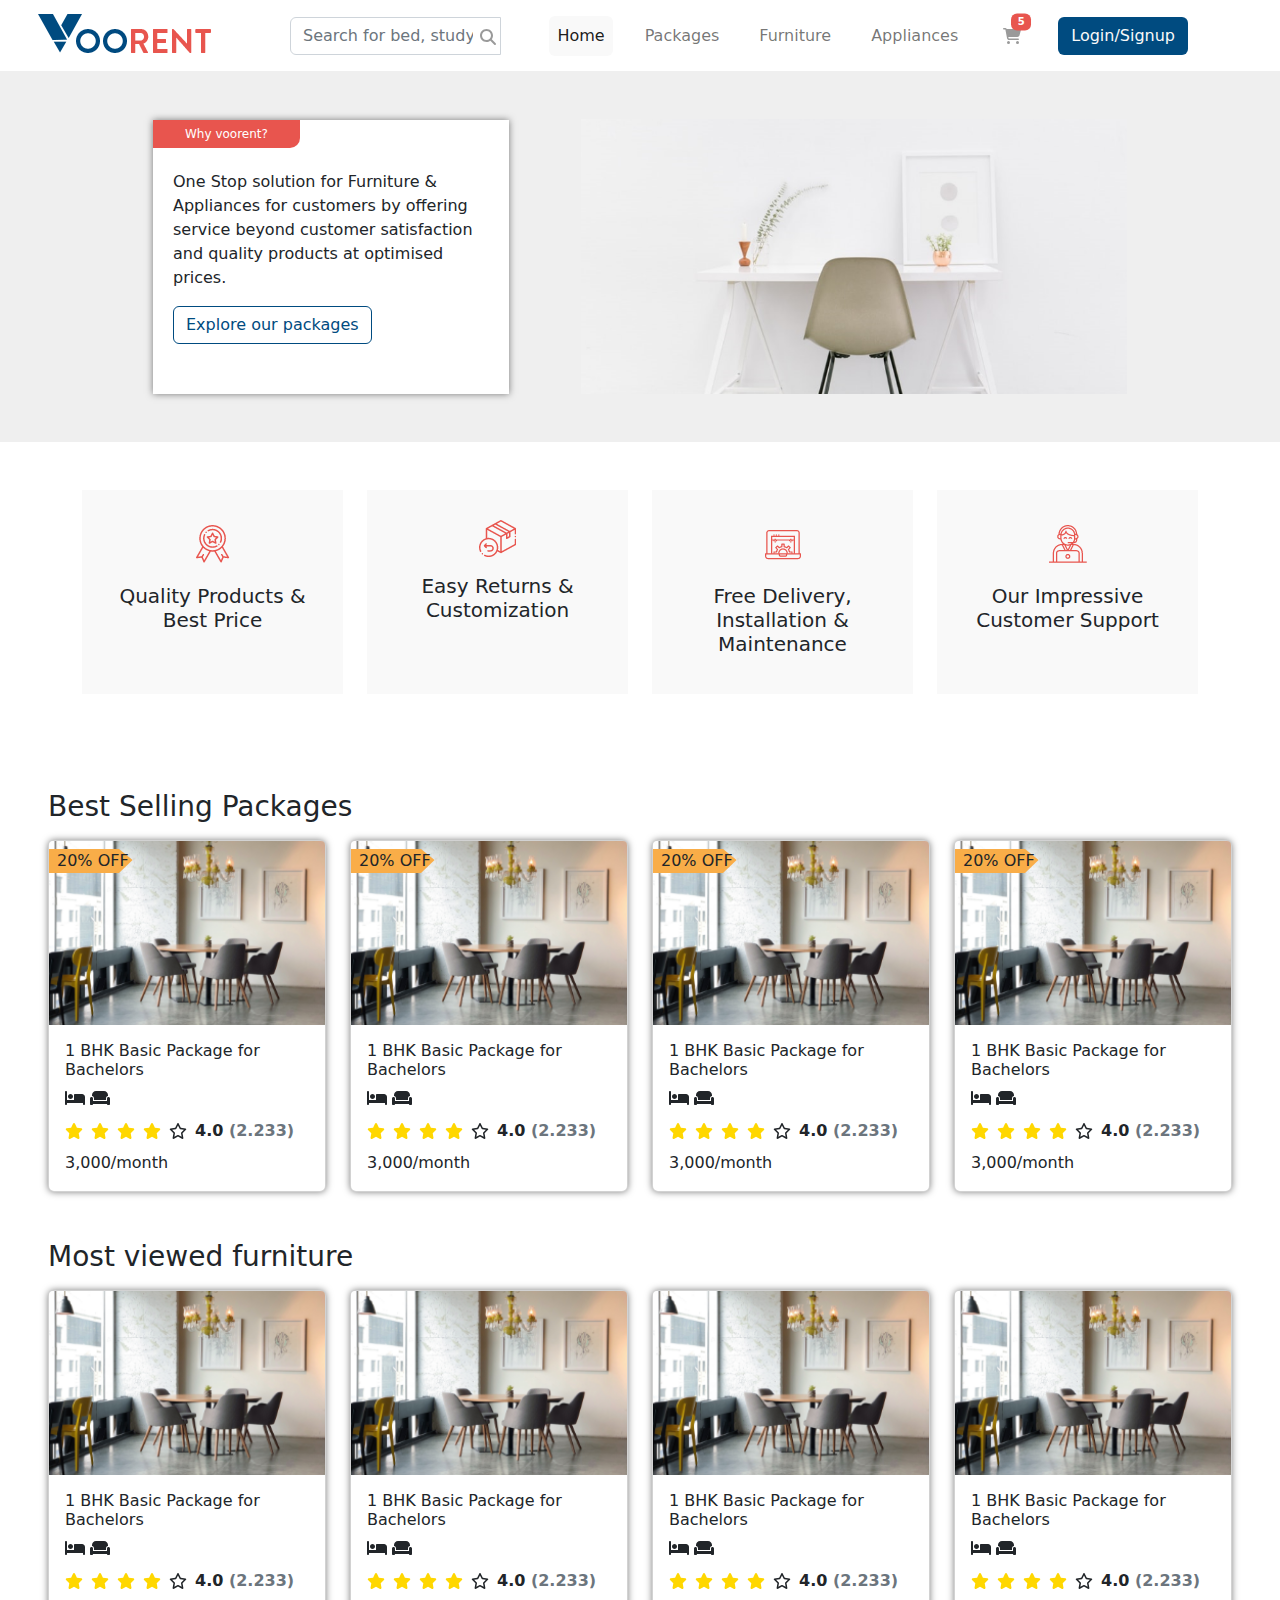
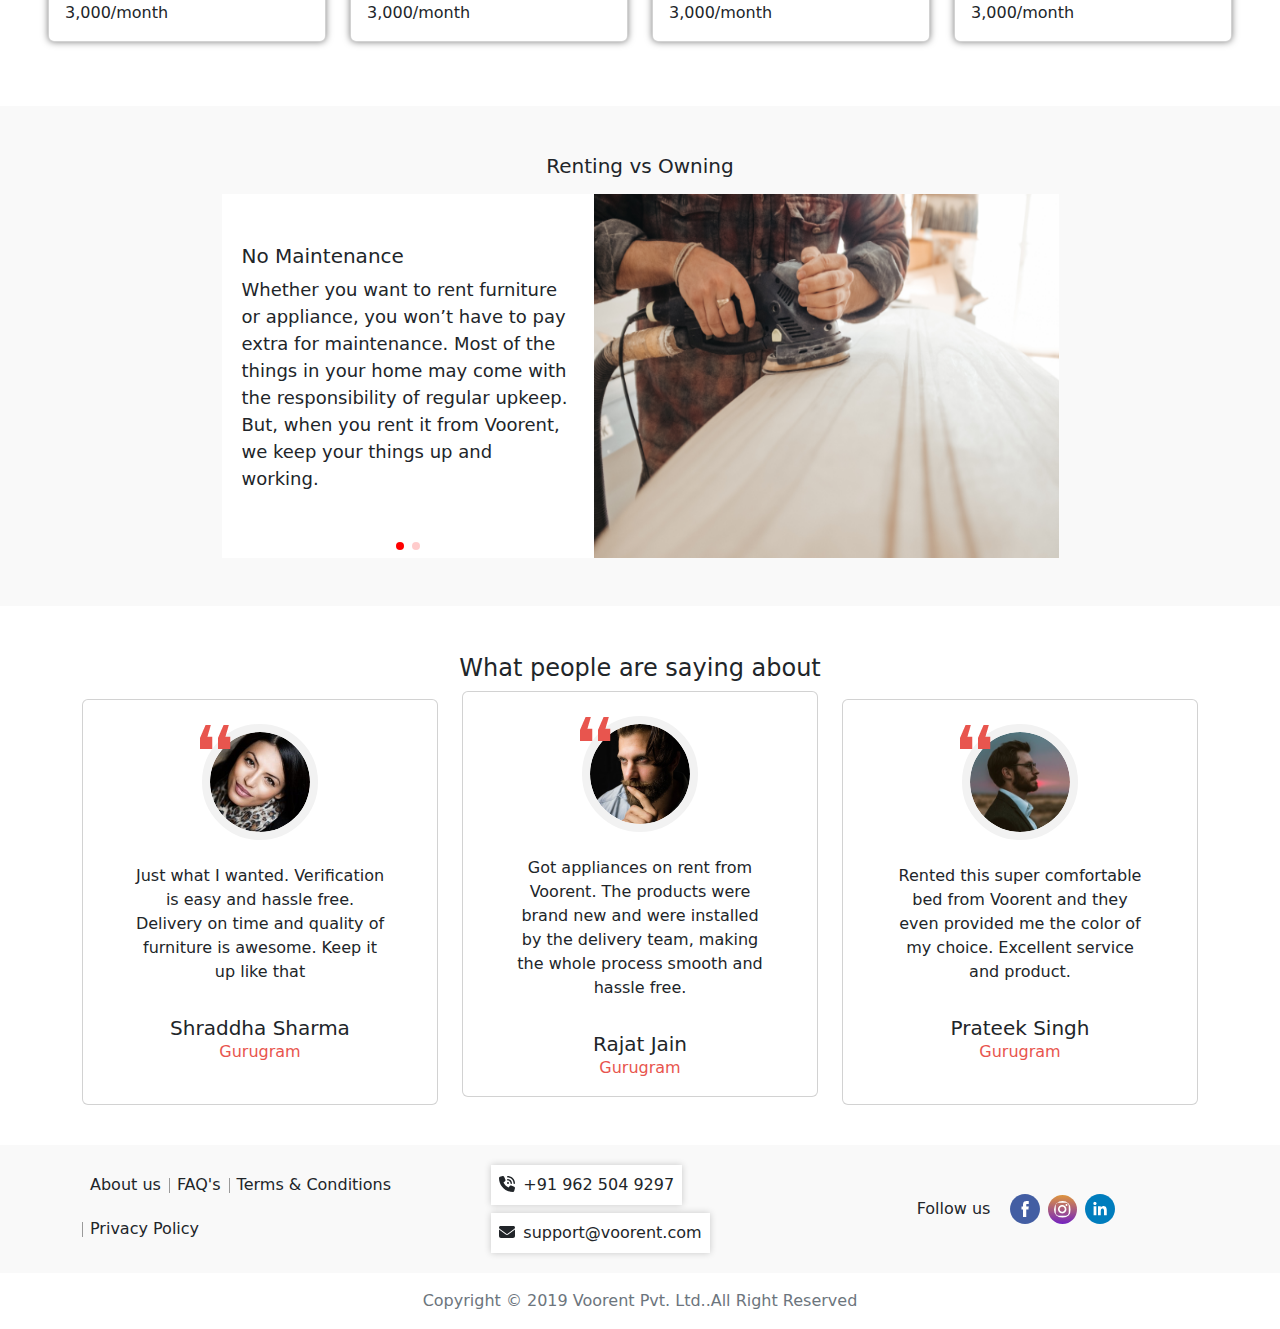
==== index.html @ 4733c978 "up" ====
<html lang="en">
<head>
    <meta charset="UTF-8">
    <meta http-equiv="X-UA-Compatible" content="IE=edge">
    <meta name="viewport" content="width=device-width, initial-scale=1.0">
    <title>Vorent</title>
    <!-- main css -->
    <link rel="stylesheet" href="css/style.css">
    <!-- font awesome -->
    <link rel="stylesheet" href="css/all.min.css">
    <!-- bootstrap css -->
    <link rel="stylesheet" href="css/bootstrap.min.css">
    <!-- font -->
    <link rel="preconnect" href="https://fonts.googleapis.com">
    <link rel="preconnect" href="https://fonts.gstatic.com" crossorigin>
    <link href="https://fonts.googleapis.com/css2?family=Lato:wght@100;300;400;700&display=swap" rel="stylesheet">
    <!-- swiper -->
    <link rel="stylesheet" href="https://cdn.jsdelivr.net/npm/swiper@9/swiper-bundle.min.css" />
</head>
<body>
    <!-- navbar -->
    <nav class="navbar navbar-expand-lg">
        <div class="container-fluid">
          <a href="index.html">
            <img src="images/Mask Group 1.png" class="mx-4">
          </a>
          <button class="navbar-toggler" type="button" data-bs-toggle="collapse" data-bs-target="#navbarSupportedContent" aria-controls="navbarSupportedContent" aria-expanded="false" aria-label="Toggle navigation">
            <span class="navbar-toggler-icon"></span>
          </button>
          <form class="d-flex position-relative input-group mb-0 ms-5" role="search">
            <input class="form-control" type="search" placeholder="Search for bed, study table, sofa ...." aria-label="Search">
            <i class="fa-solid icon fa-magnifying-glass search-icon position-absolute"></i>
          </form>
          <div class="collapse navbar-collapse" id="navbarSupportedContent">
            <ul class="navbar-nav ms-5 mb-2 mb-lg-0 nav-pills">
              <li class="nav-item me-4">
                <a class="nav-link active" aria-current="page" href="#">Home</a>
              </li>
              <li class="nav-item me-4">
                <a class="nav-link" href="#">Packages</a>
              </li>
              <li class="nav-item me-4">
                <a class="nav-link" href="#">Furniture</a>
              </li>
              <li class="nav-item me-4">
                <a class="nav-link" href="#">Appliances</a>
              </li>
              <li></li>
            </ul>
          </div>
          <button type="button" class="btn position-relative me-3">
            <i class="fa icon fa-shopping-cart"></i>
            <span class="position-absolute top-0 start-10 translate-middle badge">5</span>
        </button>

        <button type="button" class="btn nav-btn nav-b ms-2" data-bs-toggle="modal" data-bs-target="#exampleModal">
          Login/Signup
        </button>
        </div>
      </nav>

      <!-- header -->
      <section id="header" class="py-5">
        <div class="container">
            <div class="row d-flex align-items-center justify-content-center gap-5">
                <div class="col-lg-4">
                    <div class="box header-box position-relative">
                        <p>One Stop solution for Furniture & Appliances for customers by offering service beyond customer satisfaction and quality products at optimised prices.</p>
                        <button type="button" class="btn header-btn">Explore our packages</button>
                        <div class="why position-absolute">
                            <p class="mb-0">Why voorent?</p>
                        </div>
                    </div>
                </div>
                <div class="col-lg-6">
                    <img src="images/table.png" class="img-fluid">
                </div>
            </div>
        </div>
      </section>

      <!-- login -->
      <section>
        <div class="container">
          <div class="modal fade" id="exampleModal" tabindex="-1" aria-labelledby="exampleModalLabel" aria-hidden="true">
              <div class="modal-dialog modal-dialog-centered modal-dialog-scrollable">
                <div class="modal-content">
                  <div class="modal-header">
                    <h1 class="modal-title fs-5" id="exampleModalLabel">Login</h1>
                    <button type="button" class="btn-close" data-bs-dismiss="modal" aria-label="Close"></button>
                  </div>
                  <div class="modal-body">
                    <button class="btn nav-btn w-100" type="button"> <img src="images/facebook (1).png" class="mb-1"> Continue with Facebook</button>
                    <button class="btn w-100 mt-3 border-dark"><img src="images/search.png" class="mb-1"> Continue with Google</button>
                    <hr class="mt-5">
                    <div class="mt-5">
                      <input class="form-control" type="email" placeholder="Enter email address" aria-label="default input example">
                      <input class="form-control mt-3" type="password" placeholder="Enter Password" aria-label="default input example">
                      <div class="mt-3 fp"><a href="" data-bs-target="#exampleModalThree" data-bs-toggle="modal">Forgot Password?</a></div>
                      <button class="btn nav-btn w-100 text-uppercase mt-3">login</button>
                      <h6 class="text-center mt-3 mb-4">Don't have an Account? <a href="" data-bs-target="#exampleModalTwo" data-bs-toggle="modal">Signup</a></h6>
                    </div>
                  </div>
                </div>
              </div>
            </div>
      </div>
      </section>

      <!-- signup -->
      <div class="container">
        <div class="modal fade" id="exampleModalTwo" tabindex="-1" aria-labelledby="exampleModalLabel" aria-hidden="true">
            <div class="modal-dialog modal-dialog-centered modal-dialog-scrollable">
              <div class="modal-content">
                <div class="modal-header">
                  <h1 class="modal-title fs-5" id="exampleModalLabel">Signup</h1>
                  <button type="button" class="btn-close" data-bs-dismiss="modal" aria-label="Close"></button>
                </div>
                <div class="modal-body">
                  <button class="btn nav-btn w-100" type="button"> <img src="images/facebook (1).png" class="mb-1"> Continue with Facebook</button>
                  <button class="btn w-100 mt-3 border-dark"><img src="images/search.png" class="mb-1"> Continue with Google</button>
                  <hr class="mt-5">
                  <div class="mt-5">
                    <input class="form-control" type="text" placeholder="Enter full name" aria-label="default input example">
                    <input class="form-control mt-3" type="email" placeholder="Enter email address" aria-label="default input example">
                    <input class="form-control my-3" type="password" placeholder="Enter Password" aria-label="default input example">
                    <button class="btn nav-btn w-100 text-uppercase mt-3">signup</button>
                    <h6 class="text-center mt-3 mb-4">Already have an Account? <a href="" data-bs-target="#exampleModal" data-bs-toggle="modal">Login</a></h6>
                  </div>
                </div>
              </div>
            </div>
          </div>
     </div>

     <!-- forgot password -->
     <div class="container"> 
      <div class="modal fade" id="exampleModalThree" tabindex="-1" aria-labelledby="exampleModalLabel" aria-hidden="true">
        <div class="modal-dialog modal-dialog-centered modal-dialog-scrollable">
          <div class="modal-content">
            <div class="modal-header">
              <h1 class="modal-title fs-5" id="exampleModalLabel">Forgot password</h1>
              <button type="button" class="btn-close" data-bs-dismiss="modal" aria-label="Close"></button>
            </div>
            <div class="modal-body">
              <p>Enter the email address associated with your
                account and we'll email you an OTP to verify
                it's you</p>
              <input class="form-control" type="email" placeholder="Enter email address" aria-label="default input example">
              <button class="btn nav-btn w-100 text-uppercase mt-3" data-bs-target="#exampleModalFour" data-bs-toggle="modal">send otp</button>
              <h6 class="text-center mt-3 mb-4">Already have an Account? <a href="" data-bs-target="#exampleModal" data-bs-toggle="modal">Login</a></h6>
            </div> 
          </div>
        </div>
      </div>
     </div> 

     <!-- otp -->
     <div class="container"> 
      <div class="modal fade" id="exampleModalFour" tabindex="-1" aria-labelledby="exampleModalLabel" aria-hidden="true">
        <div class="modal-dialog modal-dialog-centered modal-dialog-scrollable">
          <div class="modal-content">
            <div class="modal-header">
              <h1 class="modal-title fs-5" id="exampleModalLabel">Enter OTP</h1>
              <button type="button" class="btn-close" data-bs-dismiss="modal" aria-label="Close"></button>
            </div>
            <div class="modal-body text-center">
              <h6>Please enter the OTP sent to</h6> 
              <div> 
                <span>A code has been sent to</span> <small>pa*******@gmail.com</small> 
              </div> 
              <h6 class="fw-bold mt-3">
                Enter 6 Digit OTP Below
              </h6>
              <div id="otp" class="inputs d-flex flex-row justify-content-center mt-2"> 
                <input class="m-2 text-center form-control rounded" type="text" id="first" maxlength="1" /> 
                <input class="m-2 text-center form-control rounded" type="text" id="second" maxlength="1" /> 
                <input class="m-2 text-center form-control rounded" type="text" id="third" maxlength="1" /> 
                <input class="m-2 text-center form-control rounded" type="text" id="fourth" maxlength="1" /> 
                <input class="m-2 text-center form-control rounded" type="text" id="fifth" maxlength="1" /> 
                <input class="m-2 text-center form-control rounded" type="text" id="sixth" maxlength="1" /> 
              </div>
              <h6 class="text-center mt-3 mb-4">Didn't recieve OTP yet?<a href="" data-bs-target="#exampleModal" data-bs-toggle="modal">Resend OTP</a></h6>
              <button class="btn nav-btn w-100 text-uppercase" data-bs-target="#exampleModalFour" data-bs-toggle="modal">validate otp</button>
            </div> 
          </div>
        </div>
      </div>
     </div> 

      <!-- service -->
      <section id="service" class="py-5">
        <div class="container">
            <div class="row">
                <div class="col-lg-3">
                    <div class="box s-box text-center">
                        <img src="images/services/Component 17 – 2.png" alt="">
                        <h5 class="mt-3">Quality Products & Best Price</h5>
                    </div>
                </div>
                <div class="col-lg-3">
                    <div class="box s-box text-center">
                        <img src="images/services/exchange.png" alt="">
                        <h5 class="mt-3">Easy Returns & Customization</h5>
                    </div>
                </div>
                <div class="col-lg-3">
                    <div class="box s-box text-center">
                        <img src="images/services/Component 19 – 2.png" alt="">
                        <h5 class="mt-3">Free Delivery, Installation &
                            Maintenance</h5>
                    </div>
                </div>
                <div class="col-lg-3">
                    <div class="box s-box text-center">
                        <img src="images/services/Component 20 – 2.png" alt="">
                        <h5 class="mt-3">Our Impressive Customer
                            Support</h5>
                    </div>
                </div>
            </div>
        </div>
      </section>

      <!-- packages -->
      <section id="packages" class="slider m-5">
        <div class="title mb-3">
          <h3 class="text-capitalize">best selling packages</h3>
        </div>
        <div class="row">
          <div class="col-lg-3">
            <div class="card card-pack">
              <a href="package.html">
              <img src="images/packages/behzad-ghaffarian-nhWgZNV85LQ-unsplash.png" class="w-100">
              </a>
              <img src="images/Path 2043.png" alt="" class="mt-2 position-absolute position-relative img-fluid">
              <p class="position-absolute px-2 mt-2">20% OFF</p>
              <div class="m-3">
                <h6>1 BHK Basic Package for Bachelors</h6>
                <i class="fa-solid fa-bed"></i>
                <i class="fa-solid fa-couch"></i>
                <div class="my-2 d-flex align-items-center">
                  <i class="fa-solid fa-star gold-star"></i>
                  <i class="fa-solid fa-star ms-2 gold-star"></i>
                  <i class="fa-solid fa-star ms-2 gold-star"></i>
                  <i class="fa-solid fa-star ms-2 gold-star"></i>
                  <i class="fa-regular fa-star ms-2"></i>
                  <p class="fw-bold mb-0 ms-2">4.0 <span class="text-muted">(2.233)</span></p>
                </div>
                <span>3,000/month</span>
              </div>
            </div>
          </div>
          <div class="col-lg-3">
            <div class="card card-pack">
              <a href="package.html">
                <img src="images/packages/behzad-ghaffarian-nhWgZNV85LQ-unsplash.png" class="w-100">
                </a>
                <img src="images/Path 2043.png" alt="" class="mt-2 position-absolute position-relative img-fluid">
                <p class="position-absolute px-2 mt-2">20% OFF</p>
              <div class="m-3">
                <h6>1 BHK Basic Package for Bachelors</h6>
                <i class="fa-solid fa-bed"></i>
                <i class="fa-solid fa-couch"></i>
                <div class="my-2 d-flex align-items-center">
                  <i class="fa-solid fa-star gold-star"></i>
                  <i class="fa-solid fa-star ms-2 gold-star"></i>
                  <i class="fa-solid fa-star ms-2 gold-star"></i>
                  <i class="fa-solid fa-star ms-2 gold-star"></i>
                  <i class="fa-regular fa-star ms-2"></i>
                  <p class="fw-bold mb-0 ms-2">4.0 <span class="text-muted">(2.233)</span></p>
                </div>
                <span>3,000/month</span>
              </div>
            </div>
          </div>
          <div class="col-lg-3">
            <div class="card card-pack">
              <a href="package.html">
                <img src="images/packages/behzad-ghaffarian-nhWgZNV85LQ-unsplash.png" class="w-100">
                </a>
                <img src="images/Path 2043.png" alt="" class="mt-2 position-absolute position-relative img-fluid">
                <p class="position-absolute px-2 mt-2">20% OFF</p>
              <div class="m-3">
                <h6>1 BHK Basic Package for Bachelors</h6>
                <i class="fa-solid fa-bed"></i>
                <i class="fa-solid fa-couch"></i>
                <div class="my-2 d-flex align-items-center">
                  <i class="fa-solid fa-star gold-star"></i>
                  <i class="fa-solid fa-star ms-2 gold-star"></i>
                  <i class="fa-solid fa-star ms-2 gold-star"></i>
                  <i class="fa-solid fa-star ms-2 gold-star"></i>
                  <i class="fa-regular fa-star ms-2"></i>
                  <p class="fw-bold mb-0 ms-2">4.0 <span class="text-muted">(2.233)</span></p>
                </div>
                <span>3,000/month</span>
              </div>
            </div>
          </div>
          <div class="col-lg-3">
            <div class="card card-pack">
              <a href="package.html">
                <img src="images/packages/behzad-ghaffarian-nhWgZNV85LQ-unsplash.png" class="w-100">
                </a>
                <img src="images/Path 2043.png" alt="" class="mt-2 position-absolute position-relative img-fluid">
                <p class="position-absolute px-2 mt-2">20% OFF</p>
              <div class="m-3">
                <h6>1 BHK Basic Package for Bachelors</h6>
                <i class="fa-solid fa-bed"></i>
                <i class="fa-solid fa-couch"></i>
                <div class="my-2 d-flex align-items-center">
                  <i class="fa-solid fa-star gold-star"></i>
                  <i class="fa-solid fa-star ms-2 gold-star"></i>
                  <i class="fa-solid fa-star ms-2 gold-star"></i>
                  <i class="fa-solid fa-star ms-2 gold-star"></i>
                  <i class="fa-regular fa-star ms-2"></i>
                  <p class="fw-bold mb-0 ms-2">4.0 <span class="text-muted">(2.233)</span></p>
                </div>
                <span>3,000/month</span>
              </div>
            </div>
          </div>
        </div>
      </section>

      <!-- furniture -->
      <section id="furniture" class="slider pb-3 m-5">
        <div class="title mb-3">
          <h3>Most viewed furniture</h3>
        </div>
        <div class="row">
          <div class="col-lg-3">
            <div class="card card-pack">
              <img src="images/packages/behzad-ghaffarian-nhWgZNV85LQ-unsplash.png">
              <div class="m-3">
                <h6>1 BHK Basic Package for Bachelors</h6>
                <i class="fa-solid fa-bed"></i>
                <i class="fa-solid fa-couch"></i>
                <div class="my-2 d-flex align-items-center">
                  <i class="fa-solid fa-star gold-star"></i>
                  <i class="fa-solid fa-star ms-2 gold-star"></i>
                  <i class="fa-solid fa-star ms-2 gold-star"></i>
                  <i class="fa-solid fa-star ms-2 gold-star"></i>
                  <i class="fa-regular fa-star ms-2"></i>
                  <p class="fw-bold mb-0 ms-2">4.0 <span class="text-muted">(2.233)</span></p>
                </div>
                <span>3,000/month</span>
              </div>
            </div>
          </div>
          <div class="col-lg-3">
            <div class="card card-pack">
              <img src="images/packages/behzad-ghaffarian-nhWgZNV85LQ-unsplash.png">
              <div class="m-3">
                <h6>1 BHK Basic Package for Bachelors</h6>
                <i class="fa-solid fa-bed"></i>
                <i class="fa-solid fa-couch"></i>
                <div class="my-2 d-flex align-items-center">
                  <i class="fa-solid fa-star gold-star"></i>
                  <i class="fa-solid fa-star ms-2 gold-star"></i>
                  <i class="fa-solid fa-star ms-2 gold-star"></i>
                  <i class="fa-solid fa-star ms-2 gold-star"></i>
                  <i class="fa-regular fa-star ms-2"></i>
                  <p class="fw-bold mb-0 ms-2">4.0 <span class="text-muted">(2.233)</span></p>
                </div>
                <span>3,000/month</span>
              </div>
            </div>
          </div>
          <div class="col-lg-3">
            <div class="card card-pack">
              <img src="images/packages/behzad-ghaffarian-nhWgZNV85LQ-unsplash.png">
              <div class="m-3">
                <h6>1 BHK Basic Package for Bachelors</h6>
                <i class="fa-solid fa-bed"></i>
                <i class="fa-solid fa-couch"></i>
                <div class="my-2 d-flex align-items-center">
                  <i class="fa-solid fa-star gold-star"></i>
                  <i class="fa-solid fa-star ms-2 gold-star"></i>
                  <i class="fa-solid fa-star ms-2 gold-star"></i>
                  <i class="fa-solid fa-star ms-2 gold-star"></i>
                  <i class="fa-regular fa-star ms-2"></i>
                  <p class="fw-bold mb-0 ms-2">4.0 <span class="text-muted">(2.233)</span></p>
                </div>
                <span>3,000/month</span>
              </div>
            </div>
          </div>
          <div class="col-lg-3">
            <div class="card card-pack">
              <img src="images/packages/behzad-ghaffarian-nhWgZNV85LQ-unsplash.png">
              <div class="m-3">
                <h6>1 BHK Basic Package for Bachelors</h6>
                <i class="fa-solid fa-bed"></i>
                <i class="fa-solid fa-couch"></i>
                <div class="my-2 d-flex align-items-center">
                  <i class="fa-solid fa-star gold-star"></i>
                  <i class="fa-solid fa-star ms-2 gold-star"></i>
                  <i class="fa-solid fa-star ms-2 gold-star"></i>
                  <i class="fa-solid fa-star ms-2 gold-star"></i>
                  <i class="fa-regular fa-star ms-2"></i>
                  <p class="fw-bold mb-0 ms-2">4.0 <span class="text-muted">(2.233)</span></p>
                </div>
                <span>3,000/month</span>
              </div>
            </div>
          </div>
        </div>
      </section>

      <!-- renting -->
      <section id="renting" class="py-5">
        <div class="container">
          <div class="title text-center mb-3">
            <h5>Renting vs Owning</h5>
          </div>
          <div class="row d-flex  justify-content-center g-0">
            <div class="col-lg-4">
              <div class="swiper mySwiper">
                <div class="swiper-wrapper">
                  <div class="swiper-slide">
                    <div class="box bg-white h-100">
                      <h5>No Maintenance</h5>
                      <p>Whether you want to rent furniture or appliance, you won’t have to pay extra for maintenance. Most of the things in your home may come with the responsibility of regular upkeep. But, when you rent it from Voorent, we keep your things up and working.</p>
                    </div>
                  </div>
                  <div class="swiper-slide">
                    <div class="box bg-white h-100">
                      <h5>No Maintenance</h5>
                      <p>Whether you want to rent furniture or appliance, you won’t have to pay extra for maintenance. Most of the things in your home may come with the responsibility of regular upkeep. But, when you rent it from Voorent, we keep your things up and working.</p>
                    </div>
                  </div>
                </div>
                <div class="swiper-pagination"></div>
              </div>
            </div>
            <div class="col-lg-5">
              <img src="images/Mask Group 2.png" class="img-fluid h-100">
            </div>
          </div>
        </div>
      </section>

      <!-- review -->
      <section id="review" class="py-5">
        <div class="title text-center">
          <h4>What people are saying about</h4>
        </div>
        <div class="container">
          <div class="row">
            <div class="col-lg-4">
              <div class="card text-center rev-card mt-2">
                <div class="my-4 rev-img">
                  <img src="images/reviews/1.png" class="img-fluid img-r">
                  <div class="coma">
                    <img src="images/reviews/Path.png" class="img-fluid">
                    <img src="images/reviews/Path.png" class="img-fluid">
                  </div>
                </div>
                <p class="px-5 lh-3">Just what I wanted. Verification is easy and hassle free. Delivery on time and quality of furniture is awesome. Keep it up like that</p>
                <h5 class="mt-3 mb-0">Shraddha Sharma</h5>
                <span class="rev-span mt-0 mb-3">Gurugram</span>
              </div>
            </div>
            <div class="col-lg-4">
              <div class="card text-center rev-card">
                <div class="my-4 rev-img">
                  <img src="images/reviews/2.png" class="img-fluid img-r">
                  <div class="coma">
                    <img src="images/reviews/Path.png" class="img-fluid">
                    <img src="images/reviews/Path.png" class="img-fluid">
                  </div>
                </div>
                <p class="px-5 lh-3">Got appliances on rent from Voorent. The products were brand new and were installed by the delivery team, making the whole process smooth and hassle free.</p>
                <h5 class="mt-3 mb-0">Rajat Jain</h5>
                <span class="rev-span mt-0 mb-3">Gurugram</span>
              </div>
            </div>
            <div class="col-lg-4">
              <div class="card text-center rev-card mt-2">
                <div class="my-4 rev-img">
                  <img src="images/reviews/3.png" class="img-fluid img-r">
                  <div class="coma">
                    <img src="images/reviews/Path.png" class="img-fluid">
                    <img src="images/reviews/Path.png" class="img-fluid">
                  </div>
                </div>
                <p class="px-5 lh-3">Rented this super comfortable bed from Voorent and they even provided me the color of my choice. Excellent service and product.</p>
                <h5 class="mt-3 mb-0">Prateek Singh</h5>
                <span class="rev-span mt-0 mb-3">Gurugram</span>
              </div>
            </div>
          </div>
        </div>
      </section>

      <!-- footer -->
      <section id="footer" class="py-3">
        <div class="container">
          <div class="row d-flex align-content-center g-3">
            <div class="col-lg-4 d-flex flex-wrap mt-4">
              <p class="px-2 mb-0 mt-1">About us</p>
              <p class="px-2 mb-0 mt-1 p-foot">FAQ's</p>
              <p class="px-2 mb-0 mt-1 p-foot">Terms & Conditions</p>
              <p class="px-2 mb-0 mt-1 p-foot">Privacy Policy</p>
            </div>
            <div class="col-lg-4 d-flex flex-wrap align-items-center g-3 mx-4">
              <span class="bg-white p-2 mx-2 my-1 span-foot"><i class="fa-solid fa-phone-volume me-2"></i>+91 962 504 9297</span>
              <span class="bg-white p-2 mx-2 my-1 span-foot"><i class="fa-solid fa-envelope me-2"></i>support@voorent.com</span>
            </div>
            <div class="col-lg-3 d-flex align-items-center ms-3">
              <p class="mb-0 mx-3">Follow us</p>
              <img src="images/Group 24.png" class="img-fluid mx-1">
              <img src="images/instagram.png" class="img-fluid mx-1 ig">
              <img src="images/Group 26.png" class="img-fluid mx-1">
            </div>
          </div>
        </div>
      </section>

      <!-- copyright -->
      <section class="py-3 text-center">
        <div class="text-capitalize text-muted">Copyright &copy; 2019 Voorent Pvt. Ltd..all right reserved</div>
      </section>


      <!-- script -->
      <script src="js/bootstrap.bundle.min.js"></script>
      <script src="js/all.min.js"></script>
      <script src="https://code.jquery.com/jquery-2.2.0.min.js" type="text/javascript"></script>
      <script src="js/slick.js" type="text/javascript" charset="utf-8"></script>
      <script src="https://cdn.jsdelivr.net/npm/swiper@9/swiper-bundle.min.js"></script>
      <script>
        var swiper = new Swiper(".mySwiper", {
          pagination: {
            el: ".swiper-pagination",
          },
        });
      </script>

</body>
</html>
---- css/style.css ----
*{
    margin: 0;
    padding: 0;
    box-sizing: border-box;
}
:root{
    --background:#F9F9F9;
    --primary:#004B80;
    --secondary:#E8554E;
    --heading:#000000;
    --sub-heading:#9A9A9A;
    --border:#DEDEDF;
}


body{
    font-family: 'Lato', sans-serif;
}
/* ---------------nav------------------------- */
nav .input-group{
    max-width: 400px;
}

.search-icon{
    bottom: 10px;
    right: 5px;
}

.icon{
 color: var(--sub-heading);
}

.badge{
    background-color: var(--secondary) !important;
    border-radius: 20px;
    font-size: 10px !important;
}

.active{
    background-color: var(--background) !important;
}

.nav-btn{
    color: var(--background) !important;
    background-color: var(--primary) !important;
}
.nav-b{
    margin-right: 80px !important;
}
/* -------------------header--------------------- */
#header{
    background-color: #EFEFEF;
}

.box{
    background-color: white;
    padding: 50px 20px;
}

.header-btn{
    border: 1px solid var(--primary) !important;
    color: var(--primary) !important;
}
.header-box{
    box-shadow: 0 0 7px 0 rgba(0, 0, 0, 0.5);
}
.why{
    background-color: var(--secondary);
    color: white;
    top: 0;
    left: 0;
    font-size: 12px;
    padding: 5px 32px;
    border-radius: 0px 0px 10px 0;
}

/* ---------------------login/signup--------------- */
.fp{
    text-align: right !important;
}

.fp a{
    text-decoration: none;
}

/* ---------------------services------------------- */
.s-box{
    padding: 30px;
    background-color: var(--background);
    min-height: 100%;
}

/* -----------------------packages------------------- */
.card-pack{
    box-shadow: 0 0 7px 0 rgba(0, 0, 0, 0.5);
}

.gold-star{
    color: gold;
}



/* renting */
#renting{
    background: var(--background);
}
#renting .box{
    text-align: left;
}

/* review */
.rev-card{
    min-height: 100%;
}
.rev-img{
    position: relative;
}
.img-r{
    border: 8px solid #f2f2f2;
    border-radius: 80px;
}
.coma{
    position: absolute;
    top: 0;
    left: 33%;
}

.rev-span{
    color: var(--secondary);
}

/* ----------------------footer-------------------- */
#footer{
    background-color: var(--background);
}

.p-foot{
    position: relative;
}
.p-foot::before{
    position: absolute;
    content: '';
    top: 5;
    left: 0;
    height: 15px;
    width: 1px;
    background-color: var(--sub-heading);
}

.span-foot{
    box-shadow: 0 0 7px 0 rgba(0, 0, 0, 0.2);
}

.fa-facebook{
    background-color: #435EA3;
    color: white;
}

.ig{
    background: linear-gradient(#DE953E,#7423C0);
    color: white;
    padding: 6;
    border-radius: 20px;
}

.fa-linkedin{
    background-color: #007DBD;
    color: white;
}

.bread{
    background-color: var(--background);
    padding: 50px;
}
.home{
    color: #2185D0 !important;
}

.form{
    box-shadow: 0 0 7px 0 rgba(0, 0, 0, 0.2);
}

.sell-title{
    background-color: var(--background);
}

/* swiper */
.swiper {
    width: 100%;
    height: 100%;
  }

  .swiper-slide {
    text-align: center;
    font-size: 18px;
    background: #fff;
    display: flex;
    justify-content: center;
    align-items: center;
  }

.swiper {
    width: 100%;
    height: 300px;
    margin-left: auto;
    margin-right: auto;
  }

  .swiper-slide {
    background-size: cover;
    background-position: center;
  }

  .mySwiper2 {
    height: 50%;
    width: 100%;
  }

  .mySwiper {
    height: 100%;
    box-sizing: border-box;
    padding: 10px 0;
  }

  .mySwiper .swiper-slide {
    width: 25%;
    height: 100%;
  }

  .mySwiper .swiper-slide-thumb-active {
    opacity: 1;
  }

  .swiper-slide img {
    display: block;
    width: 100%;
    height: 100%;
    object-fit: cover;
  }

  .swiper-pagination-bullet,.swiper-pagination-bullet-active{
    background-color: red !important;
  }

  /* .pack-p{
    font-size: 12px;
    top: 10;
  } */

  .pack-box{
    background-color: var(--background);
    padding: 15px;
  }
.sell-p{
    color:#004B80;
}

/* .collapse.show{
    height: 100px !important;
} */
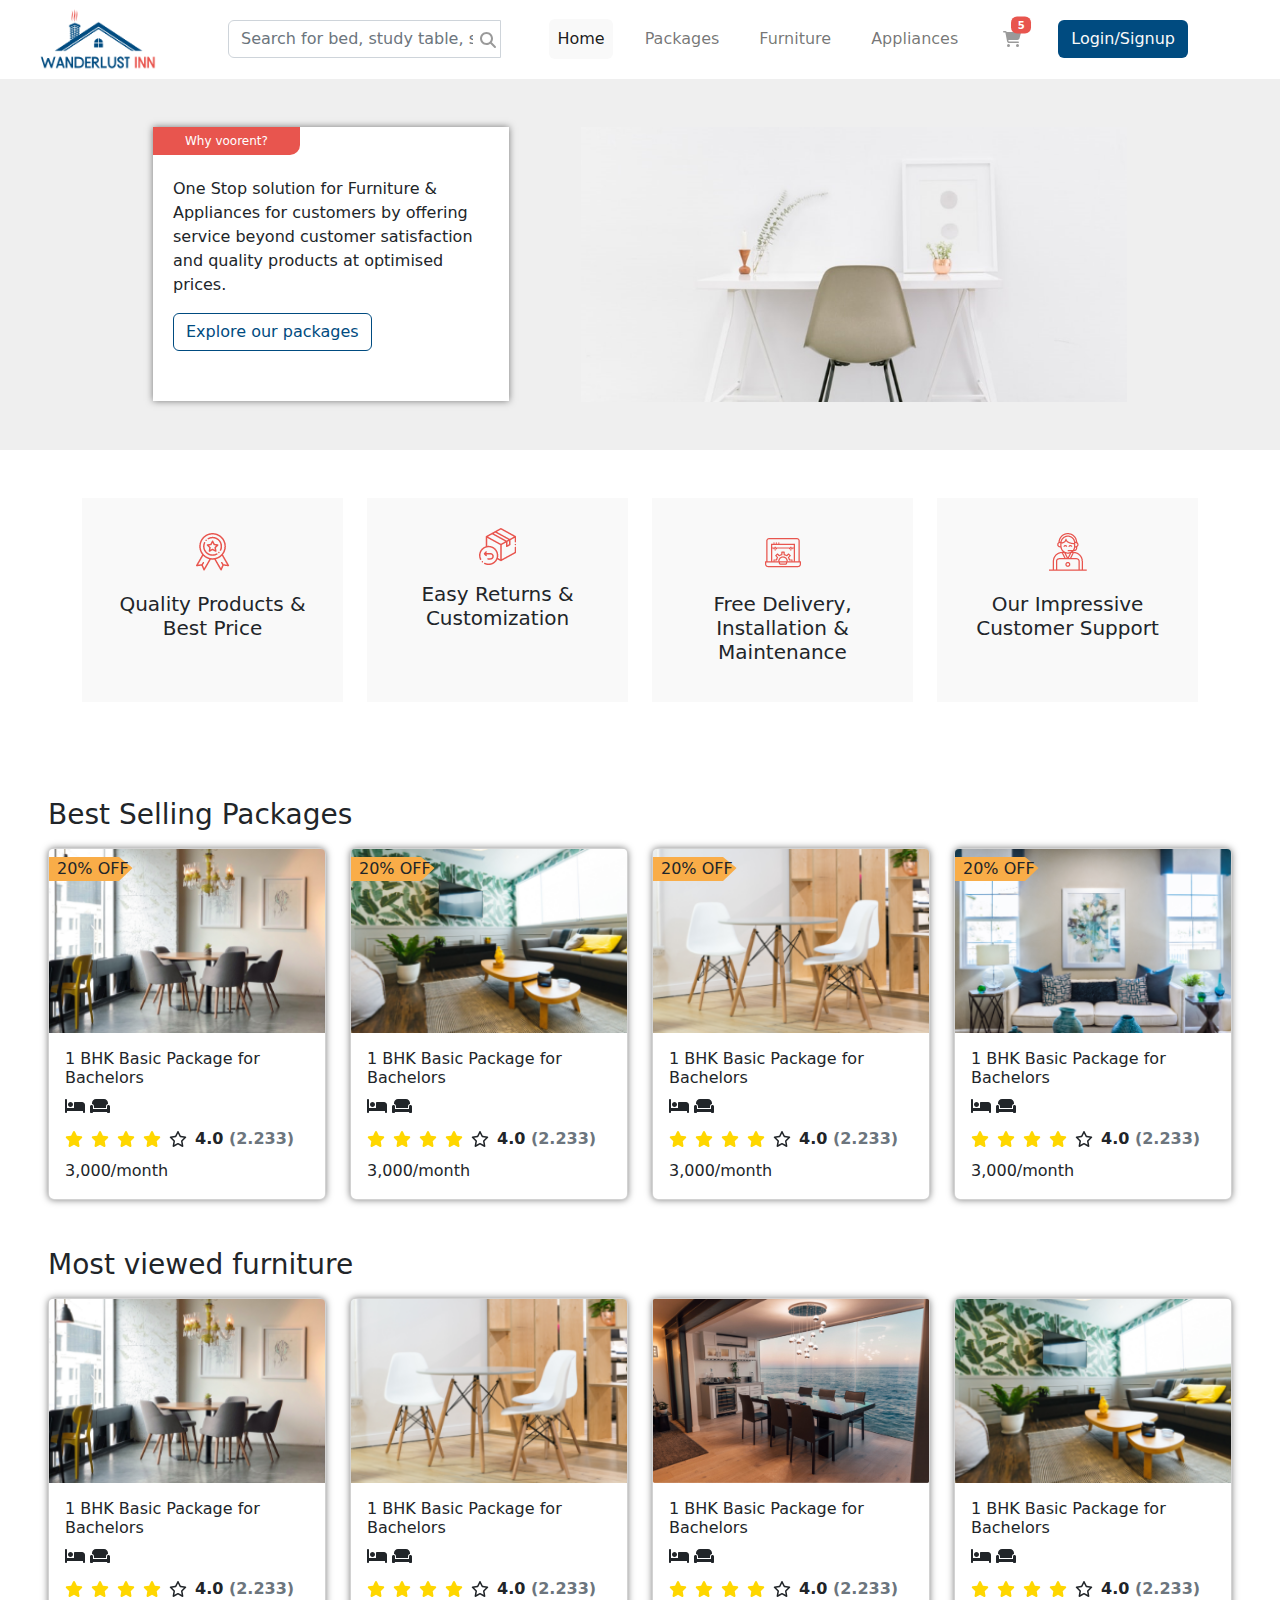
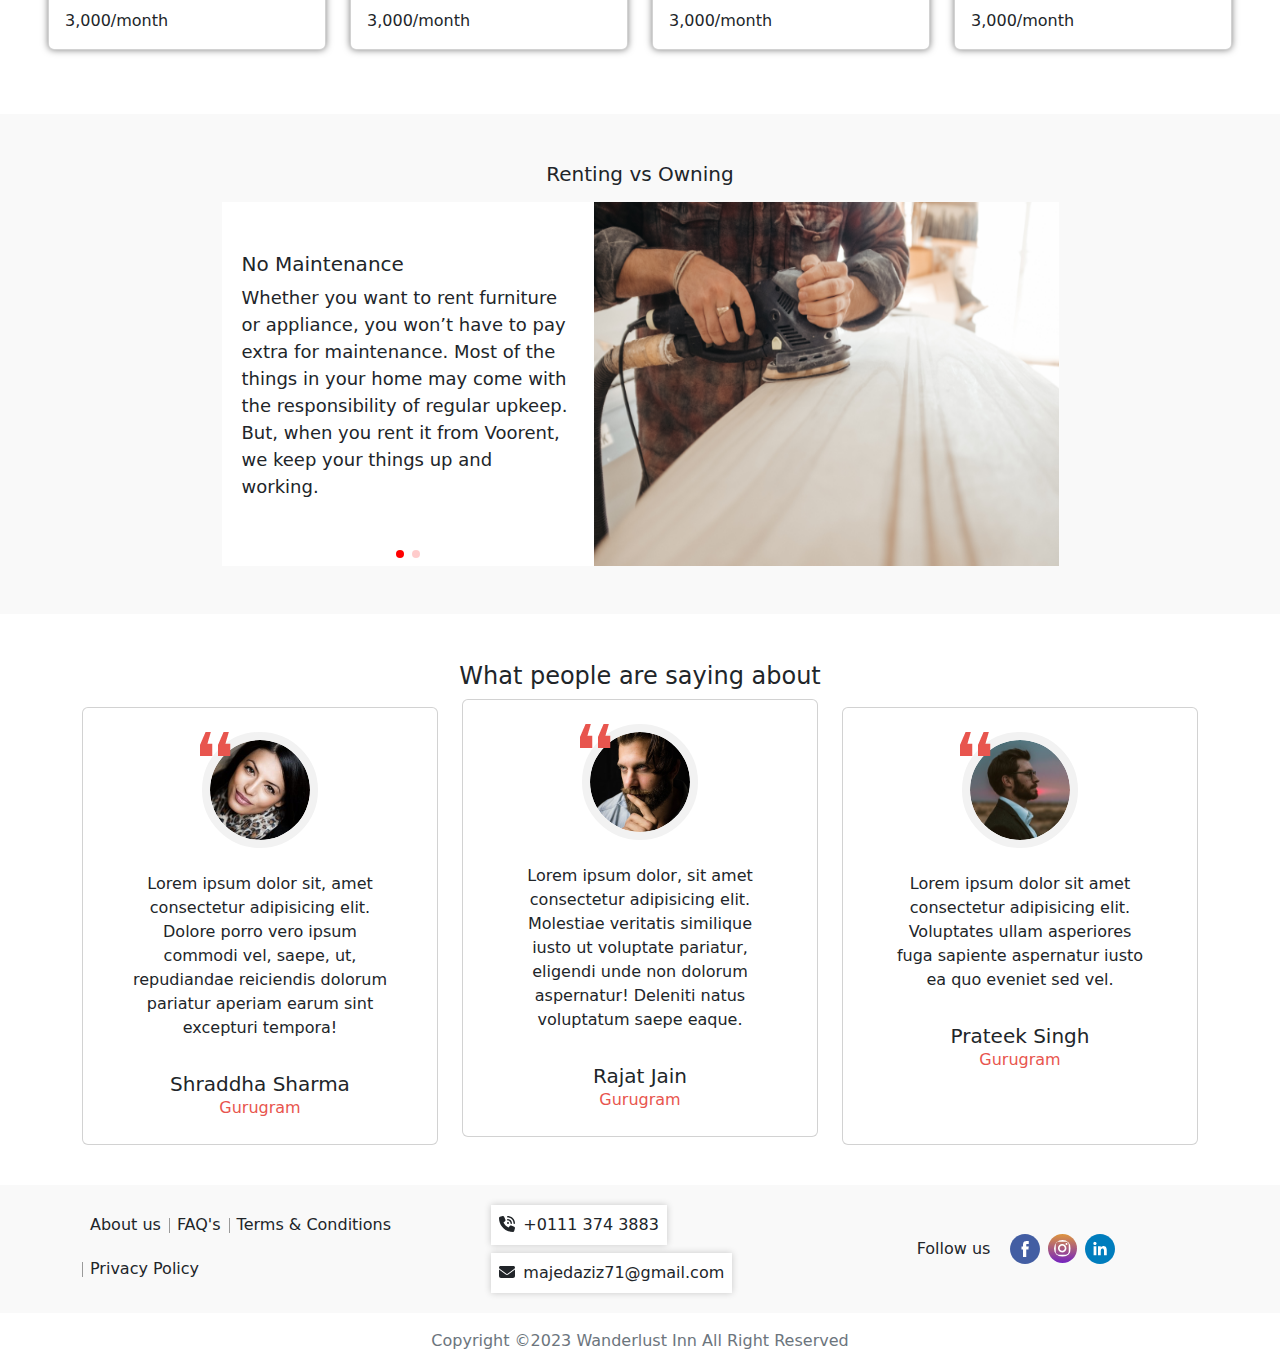
==== commit 25220ad4: "logos" ====
--- a/index.html
+++ b/index.html
@@ -3,7 +3,7 @@
     <meta charset="UTF-8">
     <meta http-equiv="X-UA-Compatible" content="IE=edge">
     <meta name="viewport" content="width=device-width, initial-scale=1.0">
-    <title>Vorent</title>
+    <title>Wanderlust Inn</title>
     <!-- main css -->
     <link rel="stylesheet" href="css/style.css">
     <!-- font awesome -->
@@ -22,7 +22,7 @@
     <nav class="navbar navbar-expand-lg">
         <div class="container-fluid">
           <a href="index.html">
-            <img src="images/Mask Group 1.png" class="mx-4">
+            <img src="images/Gray Minimalist Hotel House Logo .png" class="mx-4 logo">
           </a>
           <button class="navbar-toggler" type="button" data-bs-toggle="collapse" data-bs-target="#navbarSupportedContent" aria-controls="navbarSupportedContent" aria-expanded="false" aria-label="Toggle navigation">
             <span class="navbar-toggler-icon"></span>
@@ -254,7 +254,7 @@
           <div class="col-lg-3">
             <div class="card card-pack">
               <a href="package.html">
-                <img src="images/packages/behzad-ghaffarian-nhWgZNV85LQ-unsplash.png" class="w-100">
+                <img src="images/packages/dan-gold-4HG3Ca3EzWw-unsplash.png" class="w-100">
                 </a>
                 <img src="images/Path 2043.png" alt="" class="mt-2 position-absolute position-relative img-fluid">
                 <p class="position-absolute px-2 mt-2">20% OFF</p>
@@ -277,7 +277,7 @@
           <div class="col-lg-3">
             <div class="card card-pack">
               <a href="package.html">
-                <img src="images/packages/behzad-ghaffarian-nhWgZNV85LQ-unsplash.png" class="w-100">
+                <img src="images/packages/mark-west-Fg_4Wn1r0bU-unsplash.png" class="w-100">
                 </a>
                 <img src="images/Path 2043.png" alt="" class="mt-2 position-absolute position-relative img-fluid">
                 <p class="position-absolute px-2 mt-2">20% OFF</p>
@@ -300,7 +300,7 @@
           <div class="col-lg-3">
             <div class="card card-pack">
               <a href="package.html">
-                <img src="images/packages/behzad-ghaffarian-nhWgZNV85LQ-unsplash.png" class="w-100">
+                <img src="images/packages/neonbrand-Wp7t4cWN-68-unsplash.png" class="w-100">
                 </a>
                 <img src="images/Path 2043.png" alt="" class="mt-2 position-absolute position-relative img-fluid">
                 <p class="position-absolute px-2 mt-2">20% OFF</p>
@@ -350,45 +350,45 @@
           </div>
           <div class="col-lg-3">
             <div class="card card-pack">
-              <img src="images/packages/behzad-ghaffarian-nhWgZNV85LQ-unsplash.png">
-              <div class="m-3">
-                <h6>1 BHK Basic Package for Bachelors</h6>
-                <i class="fa-solid fa-bed"></i>
-                <i class="fa-solid fa-couch"></i>
-                <div class="my-2 d-flex align-items-center">
-                  <i class="fa-solid fa-star gold-star"></i>
-                  <i class="fa-solid fa-star ms-2 gold-star"></i>
-                  <i class="fa-solid fa-star ms-2 gold-star"></i>
-                  <i class="fa-solid fa-star ms-2 gold-star"></i>
-                  <i class="fa-regular fa-star ms-2"></i>
-                  <p class="fw-bold mb-0 ms-2">4.0 <span class="text-muted">(2.233)</span></p>
-                </div>
-                <span>3,000/month</span>
-              </div>
-            </div>
-          </div>
-          <div class="col-lg-3">
-            <div class="card card-pack">
-              <img src="images/packages/behzad-ghaffarian-nhWgZNV85LQ-unsplash.png">
-              <div class="m-3">
-                <h6>1 BHK Basic Package for Bachelors</h6>
-                <i class="fa-solid fa-bed"></i>
-                <i class="fa-solid fa-couch"></i>
-                <div class="my-2 d-flex align-items-center">
-                  <i class="fa-solid fa-star gold-star"></i>
-                  <i class="fa-solid fa-star ms-2 gold-star"></i>
-                  <i class="fa-solid fa-star ms-2 gold-star"></i>
-                  <i class="fa-solid fa-star ms-2 gold-star"></i>
-                  <i class="fa-regular fa-star ms-2"></i>
-                  <p class="fw-bold mb-0 ms-2">4.0 <span class="text-muted">(2.233)</span></p>
-                </div>
-                <span>3,000/month</span>
-              </div>
-            </div>
-          </div>
-          <div class="col-lg-3">
-            <div class="card card-pack">
-              <img src="images/packages/behzad-ghaffarian-nhWgZNV85LQ-unsplash.png">
+              <img src="images/packages/mark-west-Fg_4Wn1r0bU-unsplash.png">
+              <div class="m-3">
+                <h6>1 BHK Basic Package for Bachelors</h6>
+                <i class="fa-solid fa-bed"></i>
+                <i class="fa-solid fa-couch"></i>
+                <div class="my-2 d-flex align-items-center">
+                  <i class="fa-solid fa-star gold-star"></i>
+                  <i class="fa-solid fa-star ms-2 gold-star"></i>
+                  <i class="fa-solid fa-star ms-2 gold-star"></i>
+                  <i class="fa-solid fa-star ms-2 gold-star"></i>
+                  <i class="fa-regular fa-star ms-2"></i>
+                  <p class="fw-bold mb-0 ms-2">4.0 <span class="text-muted">(2.233)</span></p>
+                </div>
+                <span>3,000/month</span>
+              </div>
+            </div>
+          </div>
+          <div class="col-lg-3">
+            <div class="card card-pack">
+              <img src="images/products/roberto-nickson-tleCJiDOri0-unsplash.png">
+              <div class="m-3">
+                <h6>1 BHK Basic Package for Bachelors</h6>
+                <i class="fa-solid fa-bed"></i>
+                <i class="fa-solid fa-couch"></i>
+                <div class="my-2 d-flex align-items-center">
+                  <i class="fa-solid fa-star gold-star"></i>
+                  <i class="fa-solid fa-star ms-2 gold-star"></i>
+                  <i class="fa-solid fa-star ms-2 gold-star"></i>
+                  <i class="fa-solid fa-star ms-2 gold-star"></i>
+                  <i class="fa-regular fa-star ms-2"></i>
+                  <p class="fw-bold mb-0 ms-2">4.0 <span class="text-muted">(2.233)</span></p>
+                </div>
+                <span>3,000/month</span>
+              </div>
+            </div>
+          </div>
+          <div class="col-lg-3">
+            <div class="card card-pack">
+              <img src="images/packages/dan-gold-4HG3Ca3EzWw-unsplash.png">
               <div class="m-3">
                 <h6>1 BHK Basic Package for Bachelors</h6>
                 <i class="fa-solid fa-bed"></i>
@@ -457,7 +457,7 @@
                     <img src="images/reviews/Path.png" class="img-fluid">
                   </div>
                 </div>
-                <p class="px-5 lh-3">Just what I wanted. Verification is easy and hassle free. Delivery on time and quality of furniture is awesome. Keep it up like that</p>
+                <p class="px-5 lh-3">Lorem ipsum dolor sit, amet consectetur adipisicing elit. Dolore porro vero ipsum commodi vel, saepe, ut, repudiandae reiciendis dolorum pariatur aperiam earum sint excepturi tempora!</p>
                 <h5 class="mt-3 mb-0">Shraddha Sharma</h5>
                 <span class="rev-span mt-0 mb-3">Gurugram</span>
               </div>
@@ -471,7 +471,7 @@
                     <img src="images/reviews/Path.png" class="img-fluid">
                   </div>
                 </div>
-                <p class="px-5 lh-3">Got appliances on rent from Voorent. The products were brand new and were installed by the delivery team, making the whole process smooth and hassle free.</p>
+                <p class="px-5 lh-3">Lorem ipsum dolor, sit amet consectetur adipisicing elit. Molestiae veritatis similique iusto ut voluptate pariatur, eligendi unde non dolorum aspernatur! Deleniti natus voluptatum saepe eaque.</p>
                 <h5 class="mt-3 mb-0">Rajat Jain</h5>
                 <span class="rev-span mt-0 mb-3">Gurugram</span>
               </div>
@@ -485,7 +485,7 @@
                     <img src="images/reviews/Path.png" class="img-fluid">
                   </div>
                 </div>
-                <p class="px-5 lh-3">Rented this super comfortable bed from Voorent and they even provided me the color of my choice. Excellent service and product.</p>
+                <p class="px-5 lh-3">Lorem ipsum dolor sit amet consectetur adipisicing elit. Voluptates ullam asperiores fuga sapiente aspernatur iusto ea quo eveniet sed vel.</p>
                 <h5 class="mt-3 mb-0">Prateek Singh</h5>
                 <span class="rev-span mt-0 mb-3">Gurugram</span>
               </div>
@@ -505,8 +505,8 @@
               <p class="px-2 mb-0 mt-1 p-foot">Privacy Policy</p>
             </div>
             <div class="col-lg-4 d-flex flex-wrap align-items-center g-3 mx-4">
-              <span class="bg-white p-2 mx-2 my-1 span-foot"><i class="fa-solid fa-phone-volume me-2"></i>+91 962 504 9297</span>
-              <span class="bg-white p-2 mx-2 my-1 span-foot"><i class="fa-solid fa-envelope me-2"></i>support@voorent.com</span>
+              <span class="bg-white p-2 mx-2 my-1 span-foot"><i class="fa-solid fa-phone-volume me-2"></i>+0111 374 3883</span>
+              <span class="bg-white p-2 mx-2 my-1 span-foot"><i class="fa-solid fa-envelope me-2"></i>majedaziz71@gmail.com</span>
             </div>
             <div class="col-lg-3 d-flex align-items-center ms-3">
               <p class="mb-0 mx-3">Follow us</p>
@@ -520,7 +520,7 @@
 
       <!-- copyright -->
       <section class="py-3 text-center">
-        <div class="text-capitalize text-muted">Copyright &copy; 2019 Voorent Pvt. Ltd..all right reserved</div>
+        <div class="text-capitalize text-muted">Copyright &copy;2023 Wanderlust Inn all right reserved</div>
       </section>
 
 
--- a/css/style.css
+++ b/css/style.css
@@ -17,6 +17,9 @@
     font-family: 'Lato', sans-serif;
 }
 /* ---------------nav------------------------- */
+.logo{
+    width: 120px;
+}
 nav .input-group{
     max-width: 400px;
 }
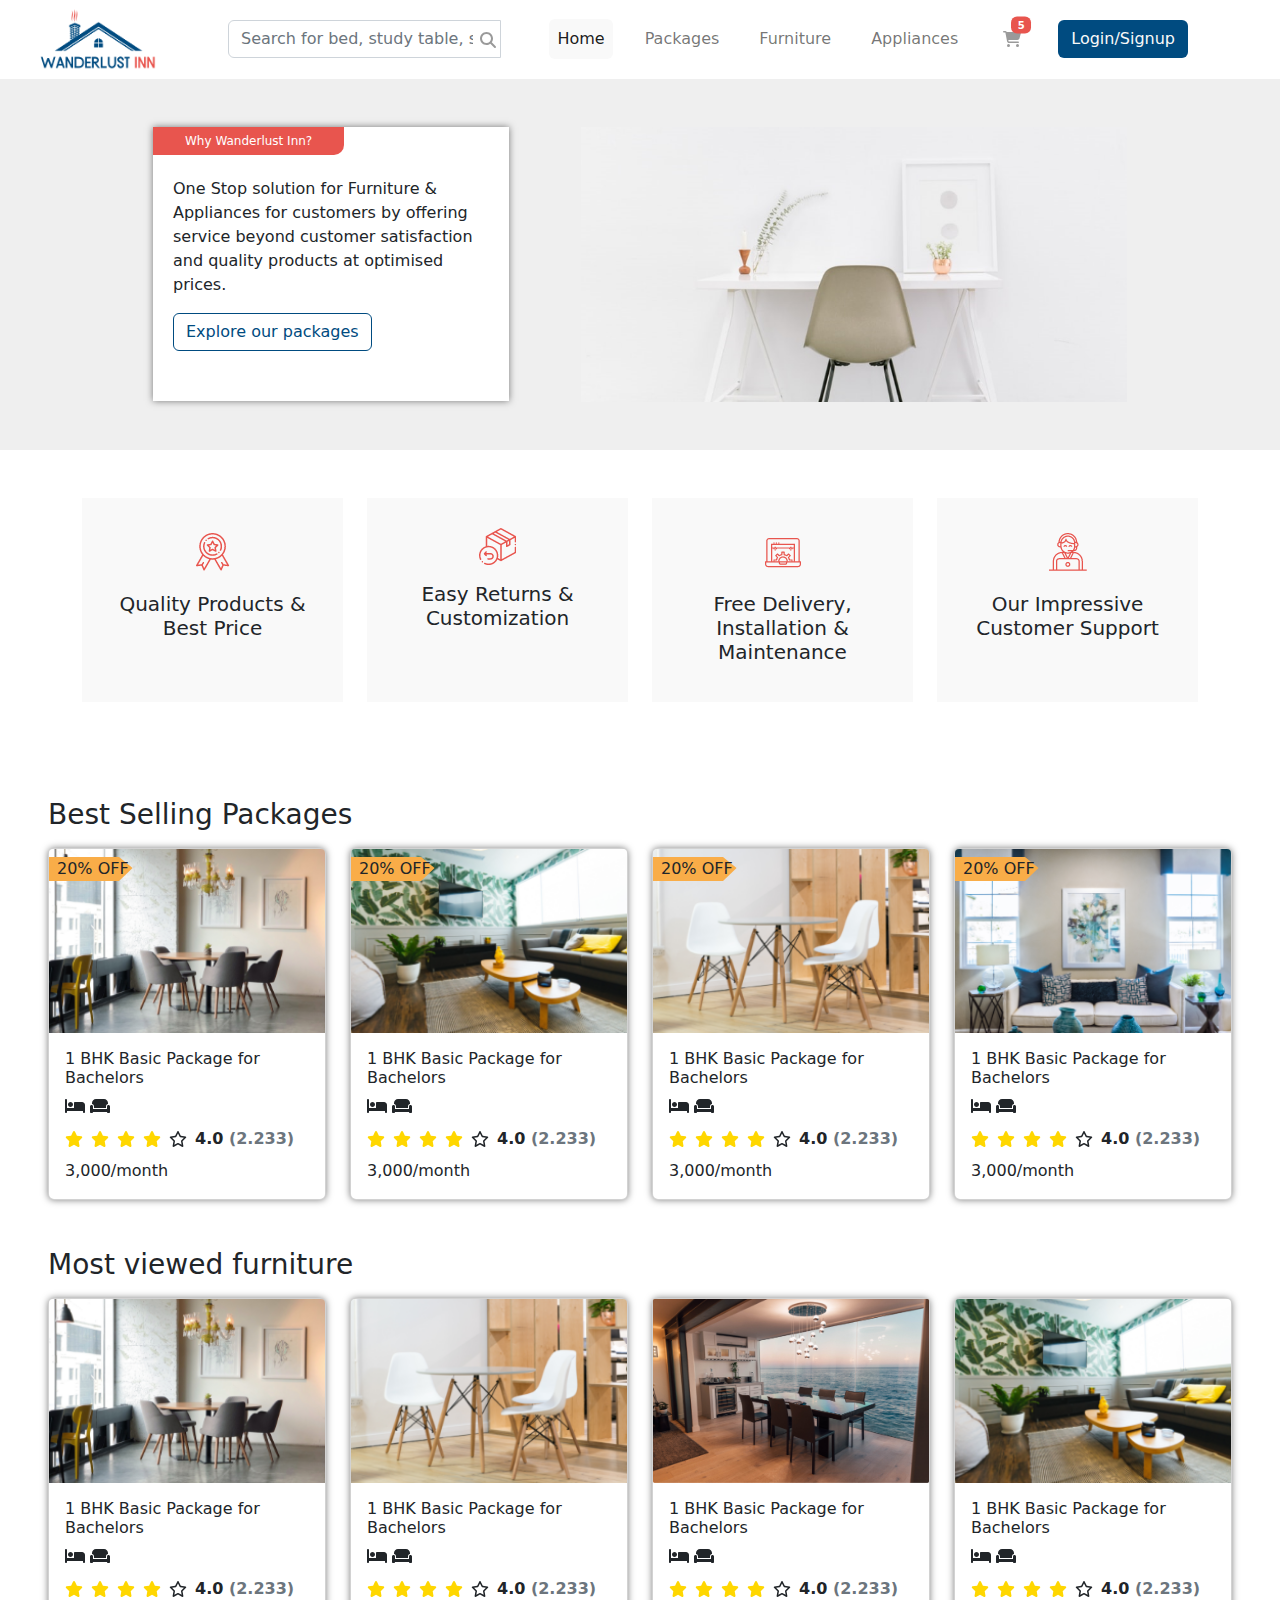
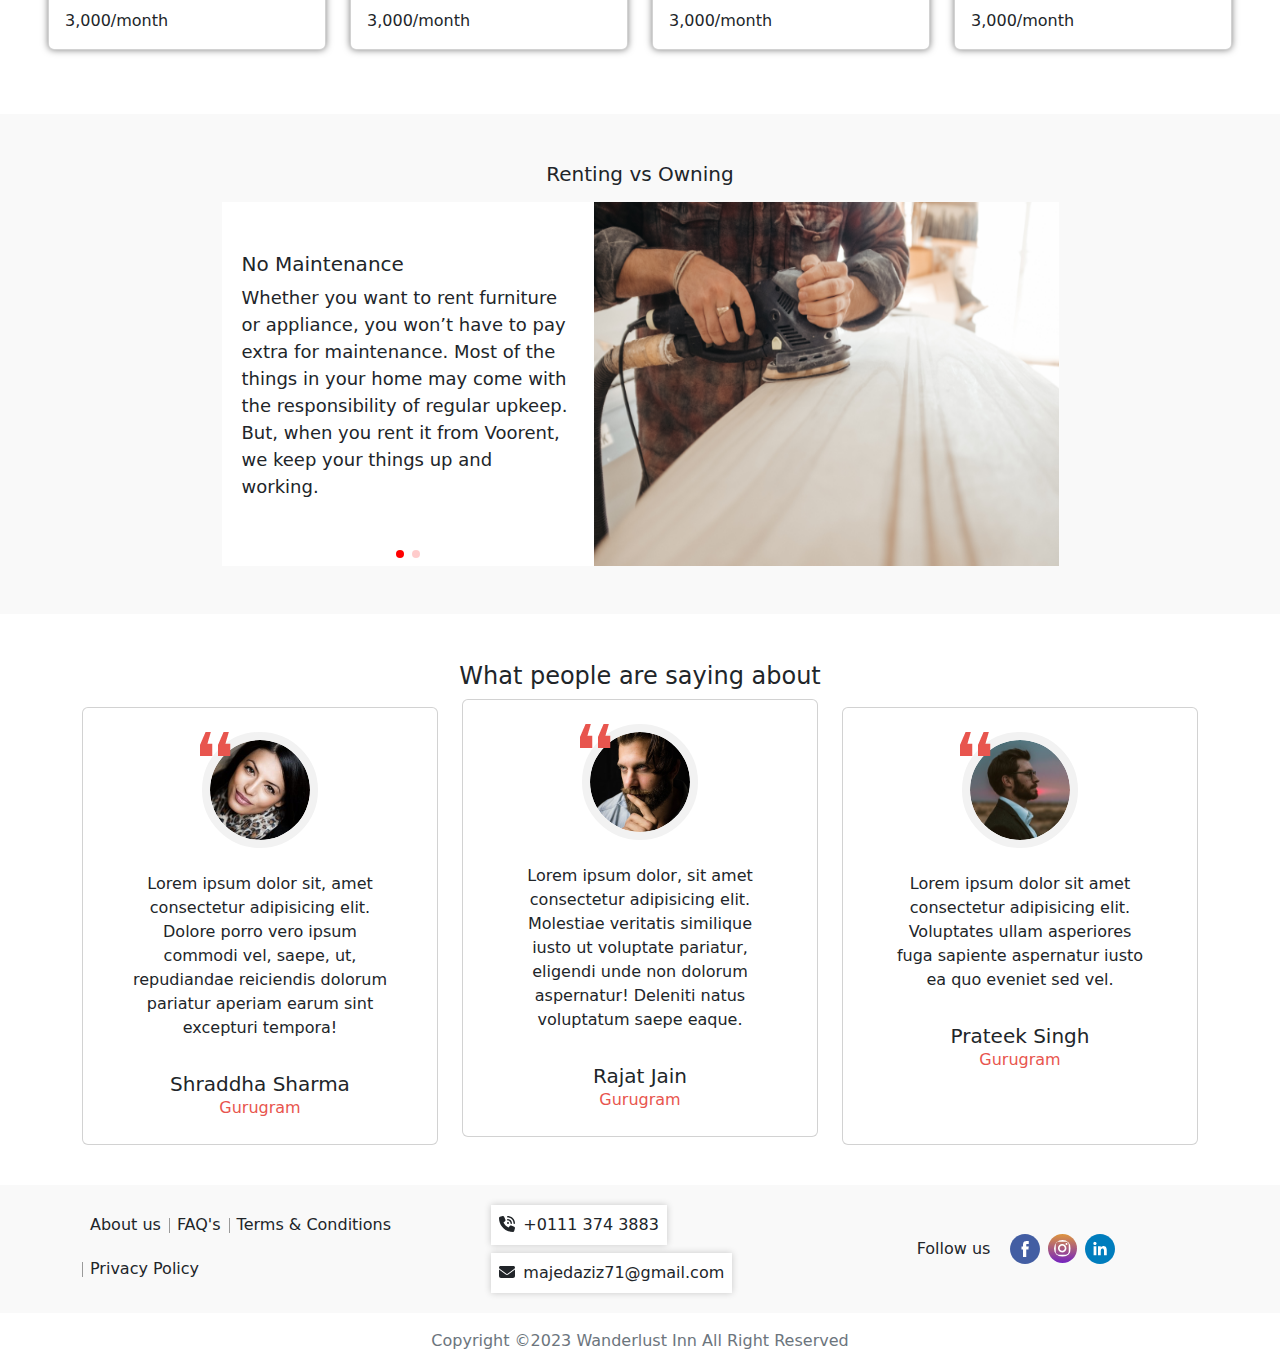
==== commit 714abc33: "small update" ====
--- a/index.html
+++ b/index.html
@@ -68,7 +68,7 @@
                         <p>One Stop solution for Furniture & Appliances for customers by offering service beyond customer satisfaction and quality products at optimised prices.</p>
                         <button type="button" class="btn header-btn">Explore our packages</button>
                         <div class="why position-absolute">
-                            <p class="mb-0">Why voorent?</p>
+                            <p class="mb-0">Why Wanderlust Inn?</p>
                         </div>
                     </div>
                 </div>
--- a/css/style.css
+++ b/css/style.css
@@ -18,7 +18,7 @@
 }
 /* ---------------nav------------------------- */
 .logo{
-    width: 120px;
+    width: 120px !important;
 }
 nav .input-group{
     max-width: 400px;
